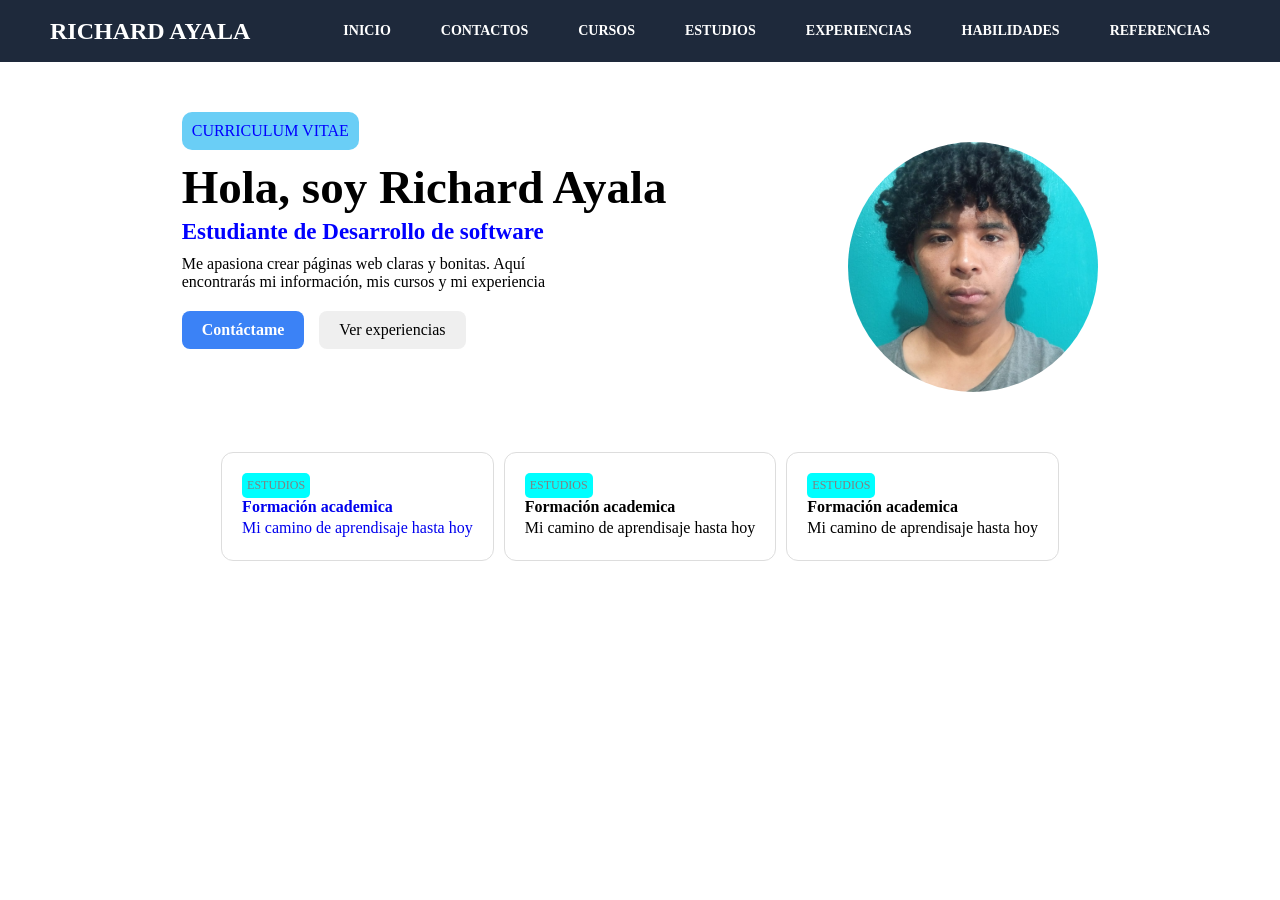
==== index.html @ e19159d0 "Primera versión del currículum" ====
<DOCTYPE html>
<html lang="en">
<head>
    <meta charset="UTF-8">
    <meta name="viewport">
    <title>
        Mi sitio web
    </title>
    <link rel="stylesheet" href="css/stilosGlobales.css">
    <link rel="stylesheet" href="css/style.css">
</head>

<body>
    <header class="cabecera">
        <h2 id="nombres">RICHARD AYALA</h2>

    <nav>
        <ul>
            <li><a href="index.html">INICIO</a></li>
            <li><a href="contacto.html">CONTACTOS</a></li>
            <li><a href="cursos.html">CURSOS</a></li>
            <li><a href="estudios.html">ESTUDIOS</a></li>
            <li><a href="experiencias.html">EXPERIENCIAS</a></li>
            <li><a href="habilidades.html">HABILIDADES</a></li>
            <li><a href="referencias.html">REFERENCIAS</a></li>
        </ul>
    </nav>
    </header>

    <main class="contenedor-main-perfil">
        <div class="contenedor-1">
            <div class="informacion">
                <p><span class="titulo-cv">CURRICULUM VITAE</span></p>

                <h1>Hola, soy Richard Ayala</h1>

                <h3>Estudiante de Desarrollo de software</h3>

                <p>Me apasiona crear páginas web claras y bonitas. Aquí </p>    
                <p>encontrarás mi información, mis cursos y mi experiencia </p>    

                <div class="botones">
                    <button type="button" class="contactame"><a href="contacto.html"><p>Contáctame</p></a></button>
                    <button type="button" class="ver-experiencias"><p>Ver experiencias</p></button>
                </div>
            </div>
            <img class="yo" src="img/gabriel.jpeg" alt="Gabriel Ayala">
        </div>

        <section class="contenedor-tarjetas">
            <a href="contacto.html"><div class="tarjeta">
                
                <span>ESTUDIOS</span>
                <h4>Formación academica</h4>
                <p>Mi camino de aprendisaje hasta hoy</p>
                
            </div></a>

            <div class="tarjeta">
                <span>ESTUDIOS</span>
                <h4>Formación academica</h4>
                <p>Mi camino de aprendisaje hasta hoy</p>
            </div>

            <div class="tarjeta">
                <span>ESTUDIOS</span>
                <h4>Formación academica</h4>
                <p>Mi camino de aprendisaje hasta hoy</p>
            </div>
            
        </section>

    </main>

</body>
</html>
---- css/stilosGlobales.css ----
*{
    margin: 0;
    padding: 0;
    font-family: 'Times New Roman', Times, serif;
}

.cabecera{
    background-color: #1e293b;
    display: flex;
    align-items: center;
    justify-content: space-between;
    padding: 8px 0px;
}

#nombres{
    color: white;
    font-weight: bold;
    margin-left: 50px;
}


nav{
    background-color: #1e293b; /*color de fondo*/
    padding: 0 20px;
}

nav ul{
    list-style: none; /*quita los puntos de la lista*/
    margin: 0; /*quita los margenes por defecto*/
    padding: 0; /*quita el espaciado interior por defecto vertical*/
    display: flex; /* items en horizontal*/
    gap: 10px; /*espaciado entre items*/
    margin-right: 30px; /*margen a la derecha*/
    justify-content: flex-end;
    border-radius: 6px;
}

/*LOS ENLACES*/
nav a{
    display: block; /*toda el area es clicable*/
    padding: 15px 20px;
    color: white;
    text-decoration: none;
    font-weight: bold;
    font-size: 14px;
}

/*efecto al pasar el hover*/
nav a:hover{
    background-color: #3b82f6;
    transition: 0.3s;
}
---- css/style.css ----
*{
    margin: 0;
    padding: 0;
    font-family: 'Times New Roman', Times, serif;
}

*, *::before, *::after {
    box-sizing: border-box;
}

.contenedor-main-perfil{
    display: flex;
    flex-direction: column; 
}

.contenedor-1{
    display: flex;
    justify-content: space-evenly;
    margin-top: 40px;
    height: 350px;
}

.titulo-cv{
    background-color: rgb(106, 206, 246);
    color: blue;
    display: inline-block;
    border-radius: 10px;
    padding: 10px;
    margin-top: 10px;
}

.informacion h1{
    font-size: 47px;
    margin-top: 10px;
}

.informacion h3{
    font-size: 23px;
    color: blue;
    margin-top: 5px;
    margin-bottom: 10px;
}

.informacion p{
    font-size: 16px;
}


.yo{
    width: 250px;
    height: 250px;
    object-fit: cover;
    object-position: center;
    border-radius: 50%;
    margin-top: 40px;
}


.botones{
    display: flex;
    gap: 15px;
    margin-top: 20px;
    font-size: 16px;
}
.botones a{
    text-decoration: none;
}

.contactame{
    background-color: #3b82f6;
    font-weight: bold;
    padding: 10px 20px;
    border-radius: 8px;
    border: none;
}

.contactame p{
    color: white;
    font-weight: bold;
    font-size: 16px;
}

.ver-experiencias{
    padding: 10px 20px;
    border-radius: 8px;
    border: none;
    cursor: pointer;
}

/*AQUI VOY A ESTILIZAR MIS TARJETAS*/
.contenedor-tarjetas{
    display: flex;
    gap: 10px;
    justify-content: center;
    width: 100%;
}
.contenedor-tarjetas a{
    text-decoration: none;
}
.tarjeta{
    padding: 20px;
    border: 1px solid #ddd;
    border-radius: 12px;
    background-color: white;
}

.tarjeta:hover{
    background-color: #3b82f6;
}

.tarjeta span{
    background-color: aqua;
    font-size: 12px;
    text-transform: uppercase;
    color: gray;
    padding: 5px;
    display: inline-block;
    border-radius: 5px;
}

.tarjeta h3{
    margin: 10px 0;
}

.tarjeta p{
    margin: 0;
    line-height: 1.5;
}


/*APARTADO DE CONTACTAME*/
.contenedor-main-contactame{
    background-color: #f8fafc;
    display: flex;
    flex-direction: column;
    align-items: center;
    padding: 50px 24px;
}

.contenedor-formulario{
    background-color: #ffff;
    width: 100%;
    max-width: 600px; /*OCUPA HASTA 600PX NO SE DESBORDA EN PANTALLAS CHICAS*/
    box-sizing: border-box; /*EL PADDING NO AGRANDA LA CAJA*/
    padding: 40px;
    border: 1px solid #e2e8f0;
    border-radius: 12px;
    box-shadow: 0 10px 30px rgba(15, 23, 42, 0.08);
   /* margin-top: 20px;   */
}

.contenedor-formulario h2{
    margin: 0 0 8px;
}

.subtitulo{
    margin: 0 0 32px;
    color: #475569;
}

/*CADA GRUPO ETIQUETA CON SU CAMPO*/
.campo{
    margin-bottom: 20px;
}

/*DOS CAMPOS AL LADO*/
.fila{
    display: grid;
    grid-template-columns: 1fr 1fr;
    gap: 16px;
}

label{
    display: block; /*La etiqueta ocupa su propia linea*/
    margin-bottom: 6px;
    font-size: 13px;
    font-weight: bold;
    color: #1e293b;
}

input, select, textarea{
    width: 100%;
    box-sizing: border-box;
    padding: 12px 14px;
    border: 1px solid #cbd5e1;
    border-radius: 8px;
    font-family: inherit;  /*Usa la misma letra del resto de la pagina*/
    background-color: white;
}

/*cuando hago clic dentro del campo*/
input:focus, select:focus, textarea:focus{
    outline: none;
    border-color: #e253eb;
    box-shadow: 0 0 0 3px rgba(37, 99, 235, 0.2);
}

textarea{ 
   resize: vertical; /*Solo se puede estirar hacia abajo*/
}

/*botones*/
.botones-formulario{
    display: flex; 
    gap: 12px; 
    margin-top: 8px;
}

.btn{
    width: auto;  /*anula el 100% del input*/
    padding: 12px 28px;
    background-color: #2563eb;
    color: white;
    border: 1px solid #2563eb;
    border-radius: 8px;
    font-weight: bold;
    cursor: pointer;
}

btn:hover{
    background-color: #1d4ed8;
}

.btn-alt{
    background-color: white;
    color: #1e293b;
    border-color: #cbd5e1;
}

.btn-alt:hover{
    background-color: #f1f5f9;
}

/*APARTADO DE ESTILOS PARA LA PAGINA CURSOS*/
.contenedor-main-cursos{
   background-color: #f8fafc;
    display: flex;
    flex-direction: column;
    align-items: center;
    padding: 50px 24px;
}
.contenedor-cursos{
    width: 100%;
    max-width: 1150px;
    box-sizing: border-box;
    padding: 40px;
}

.fila-cursos{
    --minimo: 250px; 
    --espacio: 20px; 
    display: grid;
    grid-template-columns: repeat(auto-fit, minmax(280px, 1fr));
    gap: var(--espacio);
}

.tarjeta-cursos{
    background-color: #ffff;
    padding: 12px 14px;
    border: 1px solid #e2e8f0;
    border-radius: 12px;
    box-shadow: 0 10px 30px rgba(15, 23, 42, 0.08);

    /*    outline: none;
    border-color: #e253eb;
    box-shadow: 0 0 0 3px rgba(37, 99, 235, 0.2);*/
}

.tarjeta-cursos:hover{
    background-color: #e253eb;
    outline: none;
    border-color: #e253eb;
    box-shadow: 0 0 0 3px rgba(37, 99, 235, 0.2);
}


.fecha{
    background-color: #3b82f6;
    display: inline-block;
    margin-block: 10px;
    padding: 4px 12px;
    font-size: 12px;
    border-radius: 25px;
    margin-bottom: 15px;
}
.tarjeta-cursos h3{
    font-size: clamp(1rem, 1.5vw, 1.25rem);
}
.tarjeta-cursos h3, .tarjeta-cursos h4{
    margin: 0 0 15px;
}

/*APARTADO DE LA PAGINA DE ESTUDIOS*/
.contenedor-main-estudios{
    background-color: #f8fafc;
    display: flex;
    flex-direction: column;
    align-items: center;
    padding: 40px 24px;
}

/*Linea vertical*/
.linea-tiempo{
    border-left: 2px solid #bfdbfe;
    padding-left: 28px;
    margin-left: 8px;
}

/*cada estudio*/
.item-tiempo{
    position: relative;  /*clave para colocar el punto*/
    margin-bottom: 32px;  
}

.item-tiempo::before{
    content: "";
    position: absolute;
    left: -36px;
    top: 6px;
    width: 14px;
    height: 14px;
    border-radius: 50%;
    background-color: #2563eb;
}

.detalle{
    color: #475569;
    margin: 4px 0 0;
}

.item-tiempo ul{
    margin: 8px 0 0;
    padding-left: 20px;
    line-height: 1.7;
}

/*APARTADO DE LA PAGINA HABILIDADES*/
.contenedor-main-habilidades{
    background-color: #f8fafc;
    display: flex;
    flex-direction: column;
    align-items: center;
    padding: 40px 25px;
}

.contenedor-habilidades{
    width: 100%;
    max-width: 1000px;
    box-sizing: border-box;
    padding: 40px;
}

.fila-habilidades{
    display: grid;
    grid-template-columns: repeat(auto-fit, minmax(280px, 1fr));
    gap: 30px;
}

.tarjeta-habilidades{
    background-color: wheat;
    padding: 24px;
    border: 1px solid #e2e8f0;
    border-radius: 12px;
    box-shadow: 0 10px 30px rgba(15, 23, 42, 0.08);
}

.tarjeta-habilidades h3{
    margin: 0 0 20px;
}

/*Nombre a la izquierda, porcentaje a la derecha*/
.nivel{
    display: flex;
    justify-content: space-between;
    font-size: 14px;
    margin: 6px 0 18px;
}

/*La barra gris de fondo*/
.barra{
    height: 8px;
    background-color: #e2e8f0;
    border-radius: 99px;
    margin: 6px 0 18px;
}

/*La parte azul que se rellena*/
.relleno{
    height: 8px;
    background-color: #2563eb;
}

/*Etiquetas*/
.etiqueta{
    display: inline-block;
    background-color: #f1f5f9;
    border: 1px solid #e2e8f0;
    padding: 8px 16px;
    border-radius: 99px;
    margin: 0 8px 10px 0;
    font-size: 14px;
}


/*APARTADO DE EXPERIENCIAS DE LA PAGINA*/
.contenedor-main-experiencia{
    background-color: #f8fafc;
    display: flex;
    flex-direction: column;
    align-items: center;
    padding: 40px 25px;

}


/*APARTADO DE REFERENCIAS DE LA PAGINA*/
.contenedor-main-referencias{
    background-color: #f8fafc;
    display: flex;
    flex-direction: column;
    align-items: center;
    padding: 40px 25px;
}

.contenedor-referencias{
    width: 100%;
    max-width: 1000px;

}

.fila-referencias{
    display: grid;
    grid-template-columns: repeat(auto-fit, minmax(350px, 1fr));
    gap: 20px;
    padding: 10px 0px 10px 10px;
}

.tarjeta-referencias{
    background-color: white;
    padding: 20px 20px;
    border: 1px solid #e2e8f0;
    border-radius: 12px;
    box-shadow: 0 10px 30px rgba(15, 23, 42, 0.08);
}

.tarjeta-referencias span{
    width: auto;
    background-color: #3b82f6;
    padding: 5px 25px;
    border-radius: 50px;
    display: inline-block;
    font-size: 12px;
    margin-bottom: 8px;
}

.tarjeta-referencias h4{
    margin-bottom: 8px;
}

.tarjeta-referencias p{
    margin-bottom: 8px;
}
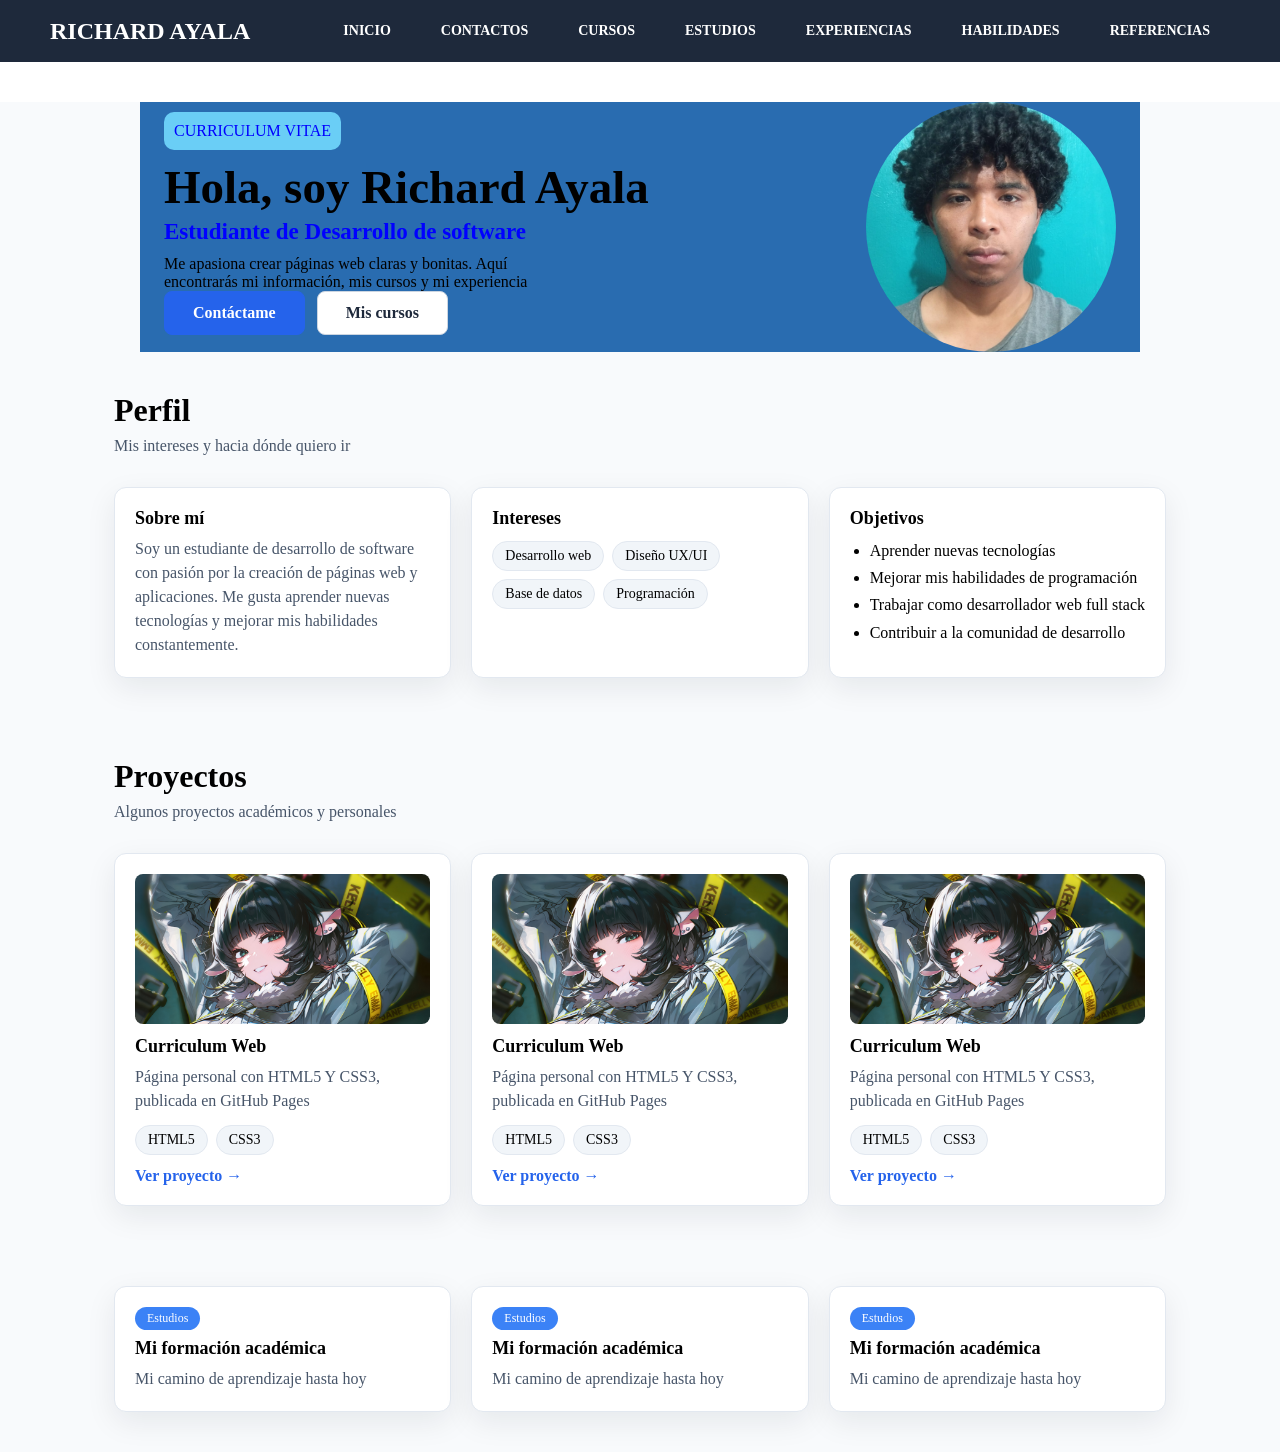
==== commit a8370900: "Segundo commit, agregue en perfil proyectos y accesos rapidos al inicio" ====
--- a/index.html
+++ b/index.html
@@ -1,9 +1,9 @@
 
-<DOCTYPE html>
-<html lang="en">
+<!DOCTYPE html>
+<html lang="es">
 <head>
     <meta charset="UTF-8">
-    <meta name="viewport">
+    <meta name="viewport" content="width=device-width, initial-scale=1.0">
     <title>
         Mi sitio web
     </title>
@@ -30,6 +30,7 @@
 
     <main class="contenedor-main-perfil">
         <div class="contenedor-1">
+
             <div class="informacion">
                 <p><span class="titulo-cv">CURRICULUM VITAE</span></p>
 
@@ -41,37 +42,114 @@
                 <p>encontrarás mi información, mis cursos y mi experiencia </p>    
 
                 <div class="botones">
-                    <button type="button" class="contactame"><a href="contacto.html"><p>Contáctame</p></a></button>
-                    <button type="button" class="ver-experiencias"><p>Ver experiencias</p></button>
+                    <a href="contacto.html" class="boton">Contáctame</a>
+                    <a href="cursos.html" class="boton boton-secundario">Mis cursos</a>
                 </div>
             </div>
             <img class="yo" src="img/gabriel.jpeg" alt="Gabriel Ayala">
         </div>
 
-        <section class="contenedor-tarjetas">
-            <a href="contacto.html"><div class="tarjeta">
-                
-                <span>ESTUDIOS</span>
-                <h4>Formación academica</h4>
-                <p>Mi camino de aprendisaje hasta hoy</p>
-                
-            </div></a>
+        <section class="seccion" id="perfil">
+            <h2>Perfil</h2>
+            <p class="subtitulo">Mis intereses y hacia dónde quiero ir</p>
 
-            <div class="tarjeta">
-                <span>ESTUDIOS</span>
-                <h4>Formación academica</h4>
-                <p>Mi camino de aprendisaje hasta hoy</p>
+            <div class="rejilla">
+
+                <article class="tarjeta">
+                    <h3>Sobre mí</h3>
+                    <p>Soy un estudiante de desarrollo de software con pasión por la creación de páginas web y aplicaciones. Me gusta aprender nuevas tecnologías y mejorar mis habilidades constantemente.</p>
+                </article>
+
+                <article class="tarjeta">
+                    <h3>Intereses</h3>
+                    <ul class="etiquetas">
+                        <li>Desarrollo web</li>
+                        <li>Diseño UX/UI</li>
+                        <li>Base de datos</li>
+                        <li>Programación</li>
+                    </ul>
+                </article>
+
+                <article class="tarjeta">
+                    <h3>Objetivos</h3>
+                    <ul class="objetivos">
+                        <li>Aprender nuevas tecnologías</li>
+                        <li>Mejorar mis habilidades de programación</li>
+                        <li>Trabajar como desarrollador web full stack</li>
+                        <li>Contribuir a la comunidad de desarrollo</li>
+                    </ul>
+                </article>
             </div>
-
-            <div class="tarjeta">
-                <span>ESTUDIOS</span>
-                <h4>Formación academica</h4>
-                <p>Mi camino de aprendisaje hasta hoy</p>
-            </div>
-            
         </section>
 
+        <section class="seccion" id="proyectos">
+            <h2>Proyectos</h2>
+            <p class="subtitulo">Algunos proyectos académicos y personales</p>
+
+            <div class="rejilla">
+                <article class="tarjeta">
+                    <img src="img/1380956.jpg" alt="Personaje de videojuego Jane Doe">
+
+                    <h3>Curriculum Web</h3>
+                    <p>Página personal con HTML5 Y CSS3, publicada en GitHub Pages</p>
+
+                    <ul class="etiquetas">
+                        <li>HTML5</li>
+                        <li>CSS3</li>
+                    </ul>
+                    <a href="https://github.com/Yukana12/mi-curriculum-web" class="enlace-proyecto">Ver proyecto &rarr;</a>
+                </article>
+
+                <article class="tarjeta">
+                    <img src="img/1380956.jpg" alt="Personaje de videojuego Jane Doe">
+
+                    <h3>Curriculum Web</h3>
+                    <p>Página personal con HTML5 Y CSS3, publicada en GitHub Pages</p>
+
+                    <ul class="etiquetas">
+                        <li>HTML5</li>
+                        <li>CSS3</li>
+                    </ul>
+                    <a href="https://github.com/Yukana12/mi-curriculum-web" class="enlace-proyecto">Ver proyecto &rarr;</a>
+                </article>
+
+                <article class="tarjeta">
+                    <img src="img/1380956.jpg" alt="Personaje de videojuego Jane Doe">
+
+                    <h3>Curriculum Web</h3>
+                    <p>Página personal con HTML5 Y CSS3, publicada en GitHub Pages</p>
+
+                    <ul class="etiquetas">
+                        <li>HTML5</li>
+                        <li>CSS3</li>
+                    </ul>
+                    <a href="https://github.com/Yukana12/mi-curriculum-web" class="enlace-proyecto">Ver proyecto &rarr;</a>
+                </article>
+            </div>
+        </section>
+
+        <section class="seccion" aria-label="Accesos rápidos">
+            <div class="rejilla">
+                <a href="estudios.html" class="tarjeta">
+                    <span class="insignia">Estudios</span>
+                    <h3>Mi formación académica</h3>
+                    <p>Mi camino de aprendizaje hasta hoy</p>
+                </a>
+
+                <a href="estudios.html" class="tarjeta">
+                    <span class="insignia">Estudios</span>
+                    <h3>Mi formación académica</h3>
+                    <p>Mi camino de aprendizaje hasta hoy</p>
+                </a>
+
+                <a href="estudios.html" class="tarjeta">
+                    <span class="insignia">Estudios</span>
+                    <h3>Mi formación académica</h3>
+                    <p>Mi camino de aprendizaje hasta hoy</p>
+                </a>
+            </div>
+        </section>
+    
     </main>
-
 </body>
 </html>
--- a/css/style.css
+++ b/css/style.css
@@ -9,16 +9,21 @@
     box-sizing: border-box;
 }
 
+/*APARTADO DE PERFIL DE LA PAGINA*/
 .contenedor-main-perfil{
-    display: flex;
-    flex-direction: column; 
+   background-color: #f8fafc;
+    padding:0;
 }
 
 .contenedor-1{
-    display: flex;
-    justify-content: space-evenly;
-    margin-top: 40px;
-    height: 350px;
+    max-width: 1000px;
+    margin: 40px auto 0; /*centrado*/
+    padding: 0 24px; 
+    display: flex;
+    flex-wrap: wrap; /*para que se acomode en pantallas chicas*/
+    justify-content: space-between; /*espacio entre los items*/
+    gap: 40px; 
+    background-color: #296cb0;
 }
 
 .titulo-cv{
@@ -29,6 +34,9 @@
     padding: 10px;
     margin-top: 10px;
 }
+.informacion{
+    flex: 1 1 320; 
+}
 
 .informacion h1{
     font-size: 47px;
@@ -45,7 +53,6 @@
 .informacion p{
     font-size: 16px;
 }
-
 
 .yo{
     width: 250px;
@@ -53,82 +60,138 @@
     object-fit: cover;
     object-position: center;
     border-radius: 50%;
-    margin-top: 40px;
-}
-
-
+    flex-shrink: 0; /*Evita que la imagen se encoja en pantallas chicas*/
+}
+
+/*CADA BLOQUE CENTRADO Y CON ANCHO MAXIMO*/
+.seccion{
+    max-width: 1100px;
+    margin: 0 auto;
+    padding: 40px 24px;
+}
+
+.seccion h2{
+    margin: 0 0 8px;
+    font-size: clamp(1.5rem, 3vw, 2rem);
+}
+
+/*ESTELIZAR LA REJILLA PARA MAXIMO 3 COLUMNAS*/
+.rejilla{
+    display: grid;
+    grid-template-columns: repeat(auto-fit, minmax(280px, 1fr));
+    gap: 20px;
+}
+
+/*TARJETA*/
+.tarjeta{
+    background-color: white;
+    padding: 20px;
+    border: 1px solid #e2e8f0;
+    border-radius: 12px;
+    box-shadow: 0 10px 30px rgba(15, 23, 42, 0.08);
+    overflow-wrap: break-word; /*Evita que el texto se salga de la tarjeta*/
+    transition: transform 0.3s ease, box-shadow 0.3s ease, border-color 0.3s ease; /*Transición suave para el efecto hover*/
+}
+
+.tarjeta:hover{
+    transform: translateY(-5px); /*Levanta la tarjeta ligeramente*/ 
+    border-color: #60a5fa; /*Cambia el color del borde al pasar el mouse*/
+    box-shadow: 0 12px 28px rgba(37, 99, 235, 0.15); /*Aumenta la sombra al pasar el mouse*/
+}
+
+.tarjeta h3{
+    margin: 0 0 8px;
+    font-size: 18px;
+    font-weight: bold;
+}
+
+.tarjeta p{
+    margin: 0; 
+    line-height: 1.5;
+    color: #475569;
+}
+
+/*Tarjeta que es enlace o acceso directo*/
+a.tarjeta{
+    display: block; /*Hace que toda la tarjeta sea clickeable*/
+    text-decoration: none; /*Elimina el subrayado del enlace*/
+    color: inherit; /*Mantiene el color del texto de la tarjeta*/
+}
+
+/*Imagen de los proyectos*/
+.tarjeta img{
+    display : block; /*Elimina el espacio inferior de la imagen*/
+    width: 100%;
+    height: 150px;
+    object-fit: cover; /*La imagen se recorta para llenar el contenedor*/
+    border-radius: 8px;
+    margin-bottom: 12px;
+}
+
+/*Lista de objetivos*/
+.objetivos{
+    margin: 8px 0 0; 
+    padding-left: 20px; /*Sangría para los elementos de la lista*/
+    line-height: 1.7; /*Espaciado entre líneas para mejorar la legibilidad*/
+}
+
+.etiquetas{
+    display: flex; /*Muestra las etiquetas en línea*/
+    flex-wrap: wrap; /*Permite que las etiquetas se ajusten a la siguiente línea si no caben*/
+    gap: 8px; /*Espacio entre etiquetas*/
+    margin: 12px 0 0; /*Margen superior para separar de otros elementos*/
+    list-style: none; /*Elimina los puntos de la lista*/
+    padding: 0; /*Elimina el padding por defecto de la lista*/
+}
+
+.etiquetas li{
+    background-color: #f1f5f9; 
+    padding: 6px 12px;
+    border-radius: 99px; /*Hace que las etiquetas sean redondeadas*/
+    font-size: 14px;
+    border: 1px solid #e2e8f0; /*Borde sutil para las etiquetas*/
+}
+
+.insignia{
+    display: inline-block; /*Permite que la insignia se comporte como un elemento en línea pero con propiedades de bloque*/
+    background-color: #3b82f6;
+    color: white; 
+    padding: 4px 12px; 
+    border-radius: 25px; 
+    font-size: 12px; /*Tamaño de fuente más pequeño para la insignia*/
+    margin-bottom: 8px; /*Margen inferior para separar de otros elementos*/
+}
+
+.enlace-proyecto{
+    display: inline-block; 
+    margin-top: 12px; 
+    color: #2563eb;
+    font-weight: bold;
+    text-decoration: none; /*Elimina el subrayado del enlace*/
+}
+
+/*Botones: son enlaces con aspecto de botón*/
 .botones{
-    display: flex;
-    gap: 15px;
-    margin-top: 20px;
-    font-size: 16px;
-}
-.botones a{
-    text-decoration: none;
-}
-
-.contactame{
-    background-color: #3b82f6;
+    display: flex; 
+    gap: 12px;
+    flex-wrap: wrap; /*Permite que los botones se ajusten a la siguiente línea si no caben*/
+}
+.boton{
+    display: inline-block; 
+    padding: 12px 28px; 
+    background-color: #2563eb;
+    color: white;
+    border: 1px solid #2563eb;
+    border-radius: 8px;
     font-weight: bold;
-    padding: 10px 20px;
-    border-radius: 8px;
-    border: none;
-}
-
-.contactame p{
-    color: white;
-    font-weight: bold;
-    font-size: 16px;
-}
-
-.ver-experiencias{
-    padding: 10px 20px;
-    border-radius: 8px;
-    border: none;
-    cursor: pointer;
-}
-
-/*AQUI VOY A ESTILIZAR MIS TARJETAS*/
-.contenedor-tarjetas{
-    display: flex;
-    gap: 10px;
-    justify-content: center;
-    width: 100%;
-}
-.contenedor-tarjetas a{
-    text-decoration: none;
-}
-.tarjeta{
-    padding: 20px;
-    border: 1px solid #ddd;
-    border-radius: 12px;
+    text-decoration: none; /*Elimina el subrayado del enlace*/
+}
+
+.boton-secundario{
     background-color: white;
-}
-
-.tarjeta:hover{
-    background-color: #3b82f6;
-}
-
-.tarjeta span{
-    background-color: aqua;
-    font-size: 12px;
-    text-transform: uppercase;
-    color: gray;
-    padding: 5px;
-    display: inline-block;
-    border-radius: 5px;
-}
-
-.tarjeta h3{
-    margin: 10px 0;
-}
-
-.tarjeta p{
-    margin: 0;
-    line-height: 1.5;
-}
-
-
+    color: #1e293b;
+    border-color: #cbd5e1;
+}
 /*APARTADO DE CONTACTAME*/
 .contenedor-main-contactame{
     background-color: #f8fafc;
@@ -218,9 +281,6 @@
     cursor: pointer;
 }
 
-btn:hover{
-    background-color: #1d4ed8;
-}
 
 .btn-alt{
     background-color: white;
@@ -426,7 +486,6 @@
 .contenedor-referencias{
     width: 100%;
     max-width: 1000px;
-
 }
 
 .fila-referencias{
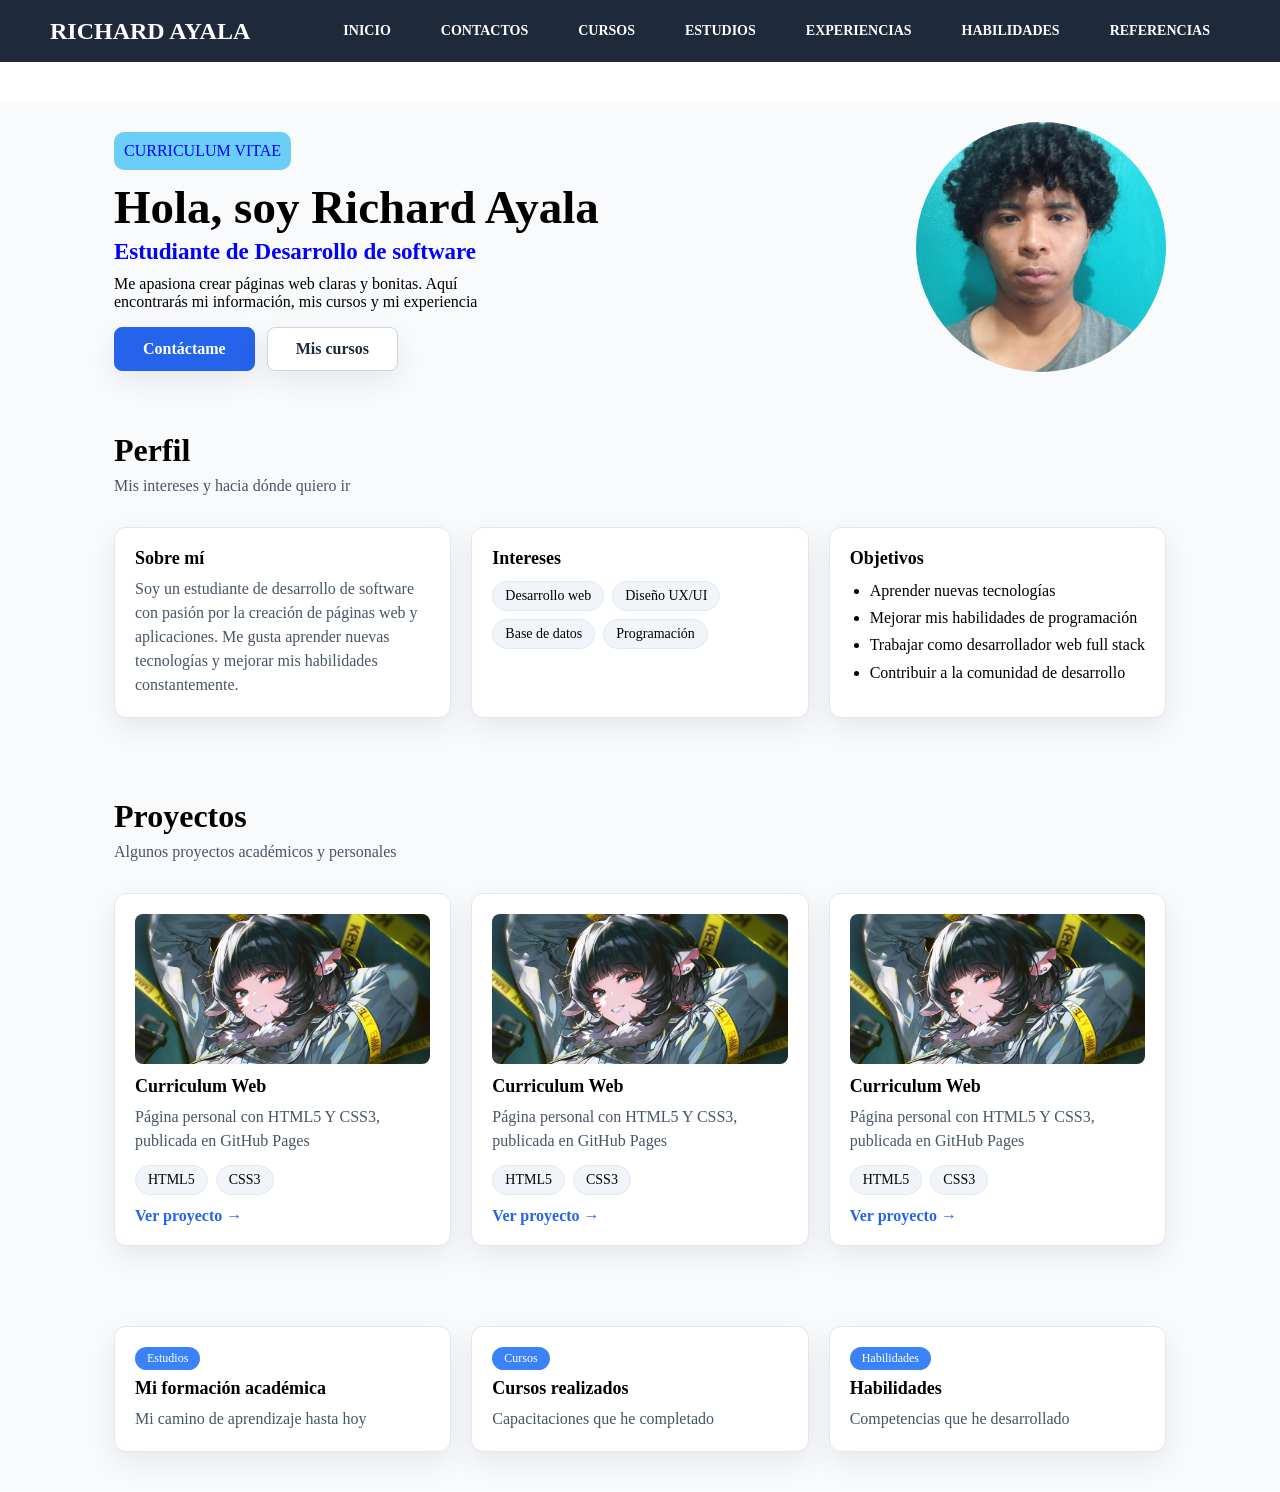
==== commit c25d4de4: "Tercer commit: Se corrieron estilos referentes al color y fondos de la pagina, se agrego hover a tar" ====
--- a/index.html
+++ b/index.html
@@ -136,16 +136,16 @@
                     <p>Mi camino de aprendizaje hasta hoy</p>
                 </a>
 
-                <a href="estudios.html" class="tarjeta">
-                    <span class="insignia">Estudios</span>
-                    <h3>Mi formación académica</h3>
-                    <p>Mi camino de aprendizaje hasta hoy</p>
+                <a href="cursos.html" class="tarjeta">
+                    <span class="insignia">Cursos</span>
+                    <h3>Cursos realizados</h3>
+                    <p>Capacitaciones que he completado</p>
                 </a>
 
-                <a href="estudios.html" class="tarjeta">
-                    <span class="insignia">Estudios</span>
-                    <h3>Mi formación académica</h3>
-                    <p>Mi camino de aprendizaje hasta hoy</p>
+                <a href="habilidades.html" class="tarjeta">
+                    <span class="insignia">Habilidades</span>
+                    <h3>Habilidades</h3>
+                    <p>Competencias que he desarrollado</p>
                 </a>
             </div>
         </section>
--- a/css/style.css
+++ b/css/style.css
@@ -16,14 +16,13 @@
 }
 
 .contenedor-1{
-    max-width: 1000px;
+    max-width: 1100px;
     margin: 40px auto 0; /*centrado*/
-    padding: 0 24px; 
+    padding: 20px 24px; 
     display: flex;
     flex-wrap: wrap; /*para que se acomode en pantallas chicas*/
     justify-content: space-between; /*espacio entre los items*/
     gap: 40px; 
-    background-color: #296cb0;
 }
 
 .titulo-cv{
@@ -175,6 +174,7 @@
     display: flex; 
     gap: 12px;
     flex-wrap: wrap; /*Permite que los botones se ajusten a la siguiente línea si no caben*/
+    margin-top: 16px;
 }
 .boton{
     display: inline-block; 
@@ -185,6 +185,15 @@
     border-radius: 8px;
     font-weight: bold;
     text-decoration: none; /*Elimina el subrayado del enlace*/
+    box-shadow: 0 10px 30px rgba(15, 23, 42, 0.08);
+    overflow-wrap: break-word; /*Evita que el texto se salga de la tarjeta*/
+    transition: transform 0.3s ease, box-shadow 0.3s ease, border-color 0.3s ease; /*Transición suave para el efecto hover*/
+}
+
+.boton:hover{
+    transform: translateY(-3px); /*Levanta el botón ligeramente*/ 
+    border-color: #60a5fa; /*Cambia el color del borde al pasar el mouse*/
+    box-shadow: 0 12px 28px rgba(37, 99, 235, 0.15); /*Aumenta la sombra al pasar el mouse*/
 }
 
 .boton-secundario{
